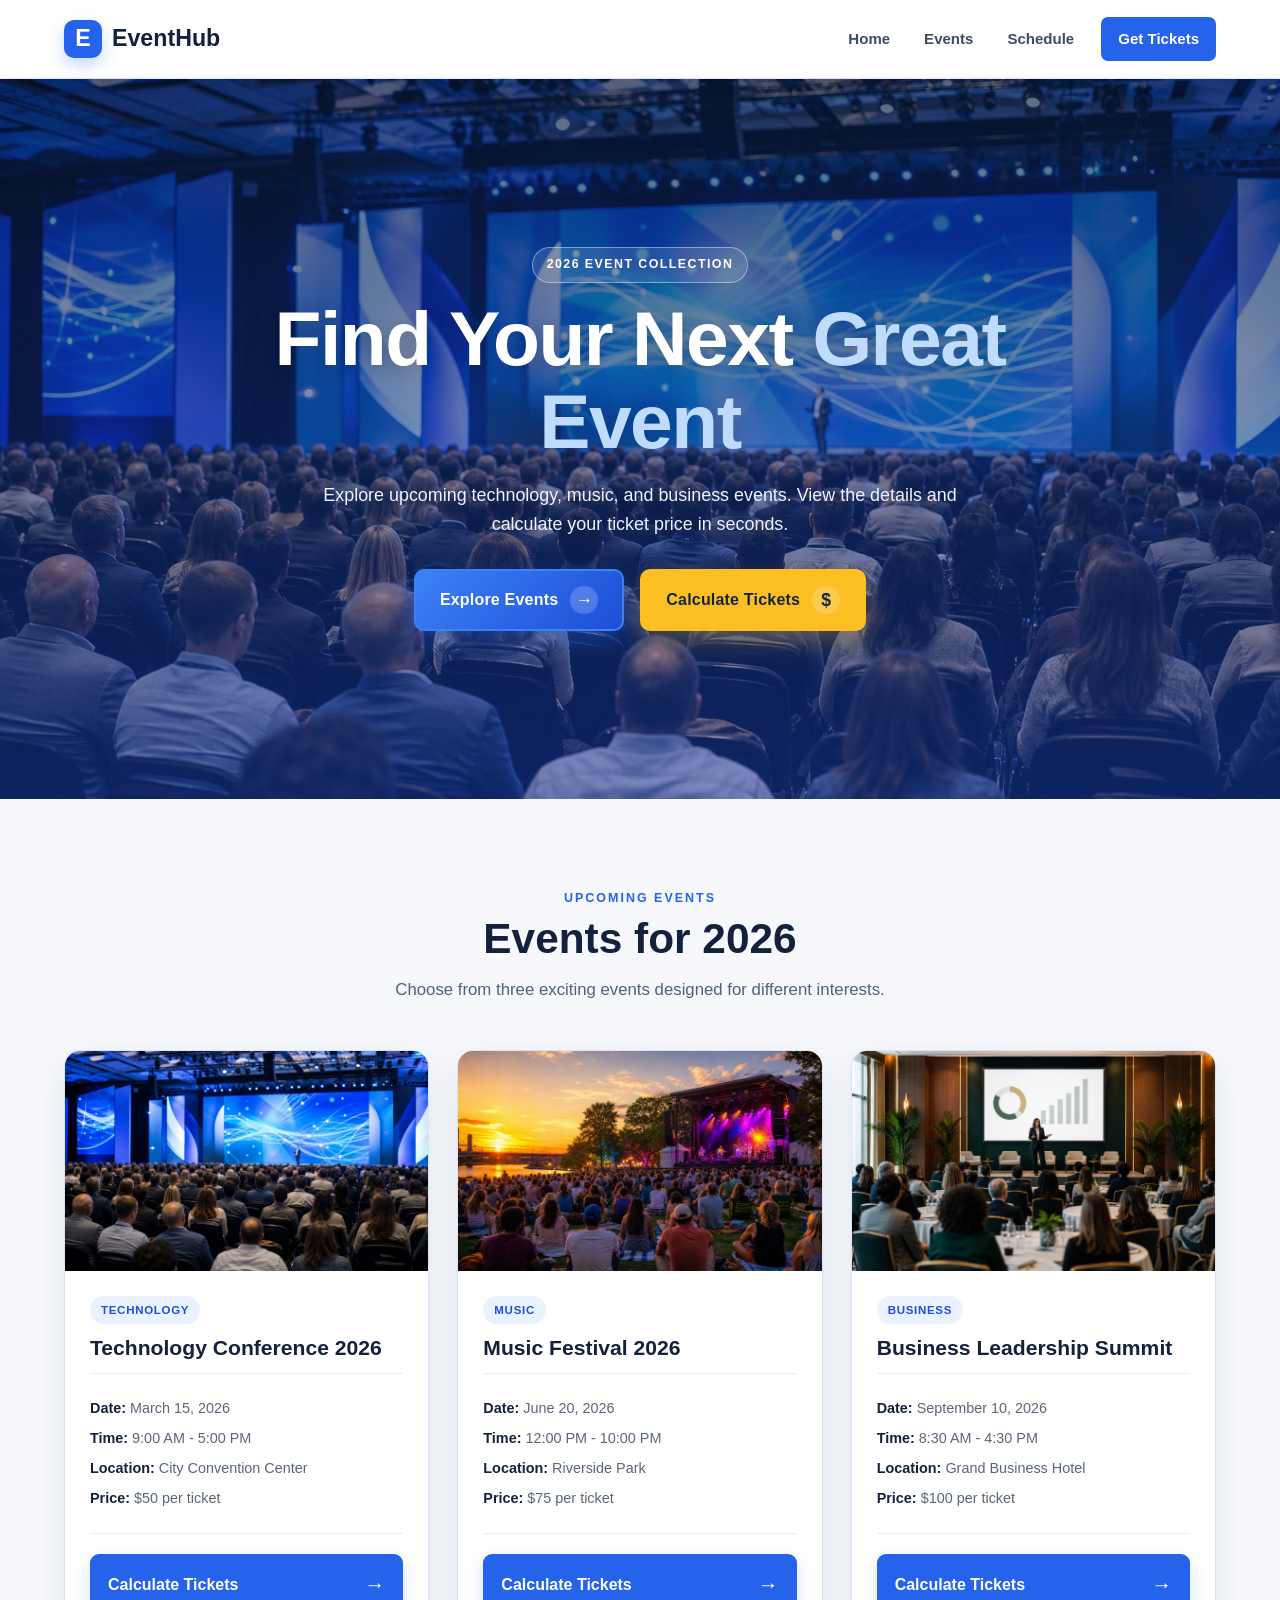
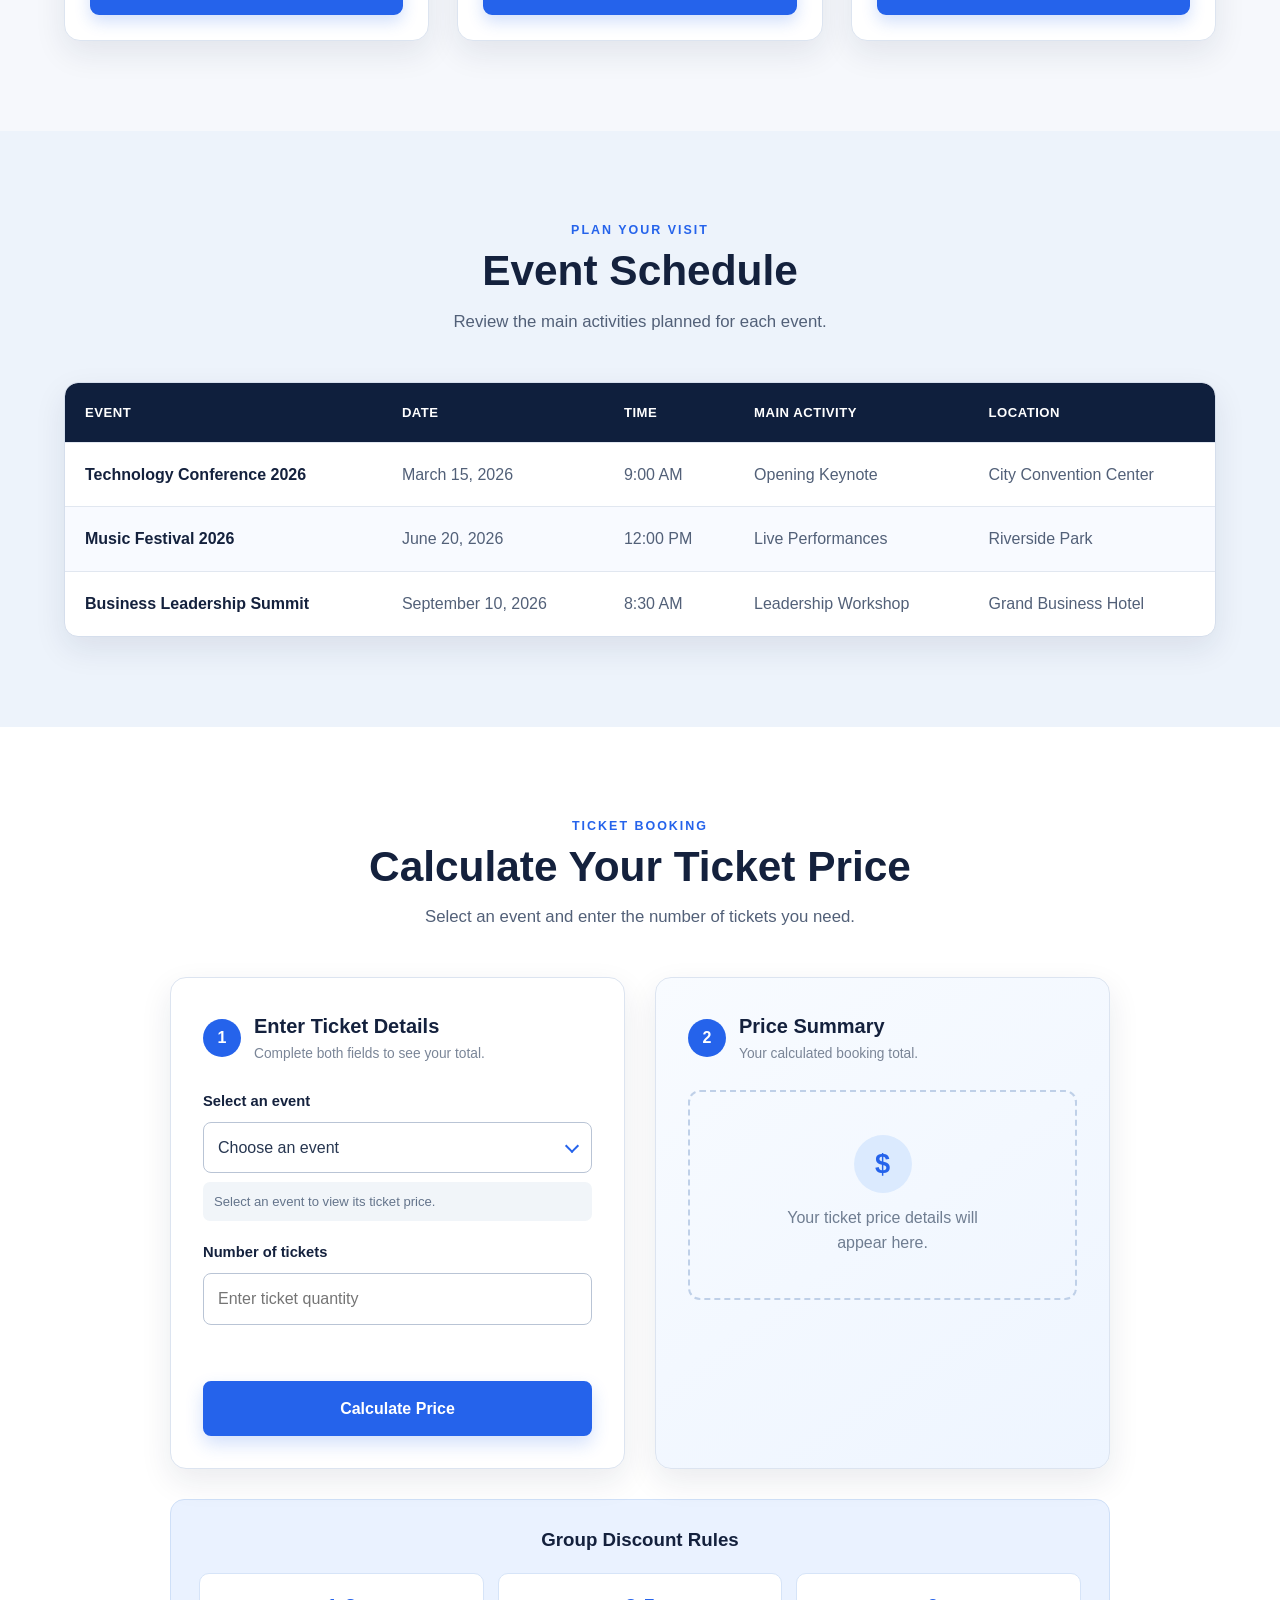
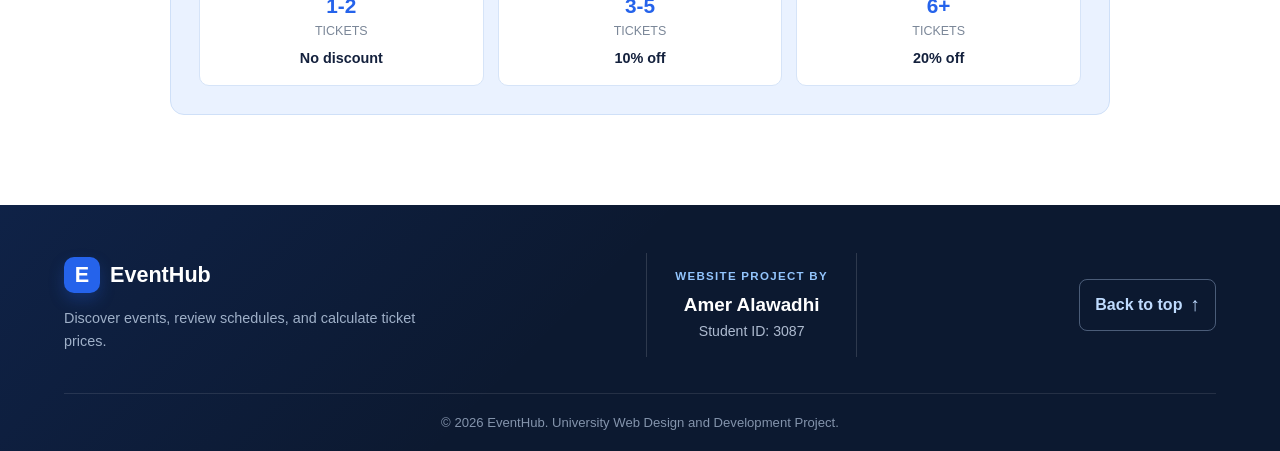
==== index.html @ 129eb528 "Move website to deployment root" ====
<!DOCTYPE html>
<html lang="en">
<head>
    <meta charset="UTF-8">
    <meta name="viewport" content="width=device-width, initial-scale=1.0">
    <meta name="description" content="View upcoming events, schedules, and calculate ticket prices.">
    <title>EventHub | Event Information Website</title>
    <link rel="stylesheet" href="style.css">
</head>
<body>
    <!-- Website header and navigation -->
    <header class="site-header">
        <div class="container header-content">
            <a class="logo" href="#home">
                <span class="logo-mark">E</span>
                <span>EventHub</span>
            </a>

            <nav aria-label="Main navigation">
                <ul class="nav-list">
                    <li><a href="#home">Home</a></li>
                    <li><a href="#events">Events</a></li>
                    <li><a href="#schedule">Schedule</a></li>
                    <li><a class="nav-button" href="#tickets">Get Tickets</a></li>
                </ul>
            </nav>
        </div>
    </header>

    <main>
        <!-- Introductory section -->
        <section class="hero" id="home">
            <div class="container hero-content">
                <p class="hero-badge">2026 Event Collection</p>
                <h1>Find Your Next <span>Great Event</span></h1>
                <p>
                    Explore upcoming technology, music, and business events.
                    View the details and calculate your ticket price in seconds.
                </p>
                <div class="hero-actions">
                    <a class="button hero-primary-button" href="#events">
                        Explore Events <span aria-hidden="true">&rarr;</span>
                    </a>
                    <a class="button button-secondary" href="#tickets">
                        Calculate Tickets <span aria-hidden="true">$</span>
                    </a>
                </div>
            </div>
        </section>

        <!-- Event cards section -->
        <section class="section" id="events">
            <div class="container">
                <div class="section-heading">
                    <p class="section-label">Upcoming Events</p>
                    <h2>Events for 2026</h2>
                    <p>Choose from three exciting events designed for different interests.</p>
                </div>

                <div class="event-grid">
                    <article class="event-card" data-event="technology" tabindex="0" role="link" aria-label="Calculate tickets for Technology Conference 2026">
                        <img
                            src="images/technology-conference.jpg"
                            alt="Audience watching a presentation at a modern technology conference"
                        >
                        <div class="event-card-content">
                            <span class="event-category">Technology</span>
                            <h3>Technology Conference 2026</h3>
                            <ul class="event-details">
                                <li><strong>Date:</strong> March 15, 2026</li>
                                <li><strong>Time:</strong> 9:00 AM - 5:00 PM</li>
                                <li><strong>Location:</strong> City Convention Center</li>
                                <li><strong>Price:</strong> $50 per ticket</li>
                            </ul>
                            <a class="card-link" href="#tickets" data-event="technology">
                                Calculate Tickets <span aria-hidden="true">&rarr;</span>
                            </a>
                        </div>
                    </article>

                    <article class="event-card" data-event="music" tabindex="0" role="link" aria-label="Calculate tickets for Music Festival 2026">
                        <img
                            src="images/music-festival.jpg"
                            alt="Crowd enjoying an outdoor music festival at sunset"
                        >
                        <div class="event-card-content">
                            <span class="event-category">Music</span>
                            <h3>Music Festival 2026</h3>
                            <ul class="event-details">
                                <li><strong>Date:</strong> June 20, 2026</li>
                                <li><strong>Time:</strong> 12:00 PM - 10:00 PM</li>
                                <li><strong>Location:</strong> Riverside Park</li>
                                <li><strong>Price:</strong> $75 per ticket</li>
                            </ul>
                            <a class="card-link" href="#tickets" data-event="music">
                                Calculate Tickets <span aria-hidden="true">&rarr;</span>
                            </a>
                        </div>
                    </article>

                    <article class="event-card" data-event="business" tabindex="0" role="link" aria-label="Calculate tickets for Business Leadership Summit">
                        <img
                            src="images/business-summit.jpg"
                            alt="Professional presenter speaking at a business leadership summit"
                        >
                        <div class="event-card-content">
                            <span class="event-category">Business</span>
                            <h3>Business Leadership Summit</h3>
                            <ul class="event-details">
                                <li><strong>Date:</strong> September 10, 2026</li>
                                <li><strong>Time:</strong> 8:30 AM - 4:30 PM</li>
                                <li><strong>Location:</strong> Grand Business Hotel</li>
                                <li><strong>Price:</strong> $100 per ticket</li>
                            </ul>
                            <a class="card-link" href="#tickets" data-event="business">
                                Calculate Tickets <span aria-hidden="true">&rarr;</span>
                            </a>
                        </div>
                    </article>
                </div>
            </div>
        </section>

        <!-- Event schedule table -->
        <section class="section schedule-section" id="schedule">
            <div class="container">
                <div class="section-heading">
                    <p class="section-label">Plan Your Visit</p>
                    <h2>Event Schedule</h2>
                    <p>Review the main activities planned for each event.</p>
                </div>

                <div class="table-wrapper">
                    <table>
                        <thead>
                            <tr>
                                <th>Event</th>
                                <th>Date</th>
                                <th>Time</th>
                                <th>Main Activity</th>
                                <th>Location</th>
                            </tr>
                        </thead>
                        <tbody>
                            <tr>
                                <td>Technology Conference 2026</td>
                                <td>March 15, 2026</td>
                                <td>9:00 AM</td>
                                <td>Opening Keynote</td>
                                <td>City Convention Center</td>
                            </tr>
                            <tr>
                                <td>Music Festival 2026</td>
                                <td>June 20, 2026</td>
                                <td>12:00 PM</td>
                                <td>Live Performances</td>
                                <td>Riverside Park</td>
                            </tr>
                            <tr>
                                <td>Business Leadership Summit</td>
                                <td>September 10, 2026</td>
                                <td>8:30 AM</td>
                                <td>Leadership Workshop</td>
                                <td>Grand Business Hotel</td>
                            </tr>
                        </tbody>
                    </table>
                </div>
            </div>
        </section>

        <!-- Ticket price calculator -->
        <section class="section" id="tickets">
            <div class="container">
                <div class="section-heading">
                    <p class="section-label">Ticket Booking</p>
                    <h2>Calculate Your Ticket Price</h2>
                    <p>Select an event and enter the number of tickets you need.</p>
                </div>

                <div class="ticket-layout">
                    <form class="ticket-form" id="ticket-form" novalidate>
                        <div class="form-heading">
                            <span>1</span>
                            <div>
                                <h3>Enter Ticket Details</h3>
                                <p>Complete both fields to see your total.</p>
                            </div>
                        </div>

                        <div class="form-group">
                            <label for="event-select">Select an event</label>
                            <div class="select-wrapper">
                                <select id="event-select" name="event">
                                    <option value="">Choose an event</option>
                                    <option value="technology">Technology - $50</option>
                                    <option value="music">Music Festival - $75</option>
                                    <option value="business">Business Summit - $100</option>
                                </select>
                            </div>
                            <p class="selected-price" id="selected-price">
                                Select an event to view its ticket price.
                            </p>
                        </div>

                        <div class="form-group">
                            <label for="ticket-quantity">Number of tickets</label>
                            <input
                                type="number"
                                id="ticket-quantity"
                                name="quantity"
                                min="1"
                                step="1"
                                placeholder="Enter ticket quantity"
                            >
                        </div>

                        <p class="error-message" id="error-message" role="alert"></p>
                        <button class="button calculate-button" type="submit">
                            Calculate Price
                        </button>
                    </form>

                    <div class="price-result" id="price-result" aria-live="polite">
                        <div class="form-heading">
                            <span>2</span>
                            <div>
                                <h3>Price Summary</h3>
                                <p>Your calculated booking total.</p>
                            </div>
                        </div>

                        <div class="result-placeholder" id="result-placeholder">
                            <span class="placeholder-icon" aria-hidden="true">$</span>
                            <p>Your ticket price details will appear here.</p>
                        </div>

                        <dl class="result-details" id="result-details" hidden>
                            <div>
                                <dt>Selected event</dt>
                                <dd id="result-event"></dd>
                            </div>
                            <div>
                                <dt>Ticket quantity</dt>
                                <dd id="result-quantity"></dd>
                            </div>
                            <div>
                                <dt>Original price</dt>
                                <dd id="result-original"></dd>
                            </div>
                            <div>
                                <dt>Discount amount</dt>
                                <dd id="result-discount"></dd>
                            </div>
                            <div class="total-row">
                                <dt>Final total price</dt>
                                <dd id="result-total"></dd>
                            </div>
                        </dl>
                    </div>
                </div>

                <div class="discount-info">
                    <h3>Group Discount Rules</h3>
                    <ul>
                        <li><strong>1-2</strong><span>Tickets</span><b>No discount</b></li>
                        <li><strong>3-5</strong><span>Tickets</span><b>10% off</b></li>
                        <li><strong>6+</strong><span>Tickets</span><b>20% off</b></li>
                    </ul>
                </div>
            </div>
        </section>
    </main>

    <!-- Website footer -->
    <footer class="site-footer">
        <div class="container footer-content">
            <div class="footer-brand">
                <a class="footer-logo" href="#home">
                    <span class="logo-mark">E</span>
                    <span>EventHub</span>
                </a>
                <p>Discover events, review schedules, and calculate ticket prices.</p>
            </div>

            <div class="student-credit">
                <span>Website Project By</span>
                <strong>Amer Alawadhi</strong>
                <p>Student ID: 3087</p>
            </div>

            <a class="back-to-top" href="#home">
                Back to top <span aria-hidden="true">&uarr;</span>
            </a>
        </div>

        <div class="container footer-bottom">
            <p>&copy; 2026 EventHub. University Web Design and Development Project.</p>
        </div>
    </footer>

    <script src="script.js"></script>
</body>
</html>
---- style.css ----
/* Color and spacing values used throughout the website */
:root {
    --primary-color: #2563eb;
    --primary-dark: #1d4ed8;
    --navy: #0f1f3d;
    --heading-color: #14213d;
    --text-color: #526078;
    --light-background: #f6f8fc;
    --light-blue: #eaf2ff;
    --border-color: #dce4f0;
    --white: #ffffff;
    --shadow: 0 12px 32px rgba(20, 33, 61, 0.09);
}

/* Basic page setup */
* {
    box-sizing: border-box;
}

html {
    scroll-behavior: smooth;
    scroll-padding-top: 88px;
}

body {
    margin: 0;
    color: var(--text-color);
    background-color: var(--light-background);
    font-family: Arial, Helvetica, sans-serif;
    line-height: 1.6;
}

img {
    display: block;
    max-width: 100%;
}

a {
    color: inherit;
}

[hidden] {
    display: none !important;
}

.container {
    width: min(1160px, 90%);
    margin: 0 auto;
}

.section {
    padding: 90px 0;
}

.section-heading {
    max-width: 680px;
    margin: 0 auto 46px;
    text-align: center;
}

.section-heading h2 {
    margin: 5px 0 12px;
    color: var(--heading-color);
    font-size: clamp(2rem, 4vw, 2.65rem);
    line-height: 1.2;
}

.section-heading p:last-child {
    margin: 0;
    color: var(--text-color);
    font-size: 1.05rem;
}

.section-label {
    margin: 0;
    color: var(--primary-color);
    font-size: 0.78rem;
    font-weight: bold;
    letter-spacing: 2px;
    text-transform: uppercase;
}

/* Header and navigation use Flexbox */
.site-header {
    position: sticky;
    top: 0;
    z-index: 10;
    border-bottom: 1px solid rgba(220, 228, 240, 0.9);
    background-color: rgba(255, 255, 255, 0.96);
    box-shadow: 0 4px 18px rgba(20, 33, 61, 0.05);
}

.header-content {
    display: flex;
    align-items: center;
    justify-content: space-between;
    min-height: 78px;
}

.logo {
    display: flex;
    align-items: center;
    gap: 10px;
    color: var(--heading-color);
    font-size: 1.45rem;
    font-weight: bold;
    text-decoration: none;
}

.logo-mark {
    display: grid;
    place-items: center;
    width: 38px;
    height: 38px;
    border-radius: 10px;
    color: var(--white);
    background-color: var(--primary-color);
    box-shadow: 0 7px 15px rgba(37, 99, 235, 0.25);
}

.nav-list {
    display: flex;
    align-items: center;
    gap: 8px;
    margin: 0;
    padding: 0;
    list-style: none;
}

.nav-list a {
    display: block;
    padding: 9px 13px;
    border-radius: 7px;
    color: #3f4c63;
    font-size: 0.94rem;
    font-weight: bold;
    text-decoration: none;
    transition: color 0.2s ease, background-color 0.2s ease;
}

.nav-list a:hover,
.nav-list a:focus {
    color: var(--primary-color);
    background-color: var(--light-blue);
}

.nav-list .nav-button {
    margin-left: 6px;
    padding: 10px 17px;
    color: var(--white);
    background-color: var(--primary-color);
}

.nav-list .nav-button:hover,
.nav-list .nav-button:focus {
    color: var(--white);
    background-color: var(--primary-dark);
}

/* Hero section */
.hero {
    display: flex;
    align-items: center;
    min-height: 580px;
    height: 80vh;
    padding: 70px 0;
    color: var(--white);
    background:
        linear-gradient(rgba(9, 25, 54, 0.64), rgba(29, 78, 216, 0.44)),
        url("images/technology-conference.jpg") center / cover no-repeat;
    text-align: center;
}

.hero-content {
    max-width: 820px;
}

.hero-badge {
    display: inline-block;
    margin: 0 0 14px;
    padding: 7px 14px;
    border: 1px solid rgba(255, 255, 255, 0.4);
    border-radius: 30px;
    background-color: rgba(255, 255, 255, 0.12);
    font-size: 0.78rem;
    font-weight: bold;
    letter-spacing: 1.4px;
    text-transform: uppercase;
}

.hero h1 {
    max-width: 760px;
    margin: 0 auto 18px;
    font-size: clamp(2.7rem, 6vw, 4.8rem);
    line-height: 1.08;
    letter-spacing: -1.5px;
    text-shadow: 0 4px 18px rgba(0, 0, 0, 0.18);
}

.hero h1 span {
    color: #bfdbfe;
}

.hero > .hero-content > p:not(.hero-badge) {
    max-width: 670px;
    margin: 0 auto 30px;
    color: #edf4ff;
    font-size: 1.12rem;
}

.hero-actions {
    display: flex;
    flex-wrap: wrap;
    justify-content: center;
    gap: 16px;
}

.button {
    display: inline-block;
    padding: 13px 25px;
    border: 2px solid var(--primary-color);
    border-radius: 8px;
    color: var(--white);
    background-color: var(--primary-color);
    box-shadow: 0 8px 18px rgba(37, 99, 235, 0.2);
    font: inherit;
    font-weight: bold;
    text-decoration: none;
    cursor: pointer;
    transition: background-color 0.2s ease, border-color 0.2s ease, transform 0.2s ease;
}

.button:hover,
.button:focus {
    border-color: var(--primary-dark);
    background-color: var(--primary-dark);
    transform: translateY(-2px);
}

.button-secondary {
    border-color: #fbbf24;
    color: #17233b;
    background-color: #fbbf24;
    box-shadow: 0 10px 24px rgba(251, 191, 36, 0.28);
}

.button-secondary:hover,
.button-secondary:focus {
    border-color: #f59e0b;
    color: #17233b;
    background-color: #f59e0b;
}

.hero-actions .button {
    display: flex;
    align-items: center;
    justify-content: center;
    gap: 12px;
    min-width: 205px;
    padding: 15px 24px;
    border-radius: 10px;
    font-size: 1rem;
    letter-spacing: 0.2px;
}

.hero-actions .button span {
    display: grid;
    place-items: center;
    width: 28px;
    height: 28px;
    border-radius: 50%;
    background-color: rgba(255, 255, 255, 0.2);
    font-size: 1.1rem;
    transition: transform 0.2s ease;
}

.hero-actions .button:hover span,
.hero-actions .button:focus span {
    transform: translateX(3px);
}

.hero-actions .button-secondary:hover span,
.hero-actions .button-secondary:focus span {
    transform: scale(1.08);
}

.hero-primary-button {
    border-color: #3b82f6;
    background: linear-gradient(135deg, #3b82f6, #1d4ed8);
    box-shadow: 0 10px 24px rgba(37, 99, 235, 0.38);
}

.hero-primary-button:hover,
.hero-primary-button:focus {
    border-color: #60a5fa;
    background: linear-gradient(135deg, #2563eb, #1e40af);
}

/* Event cards use CSS Grid */
.event-grid {
    display: grid;
    grid-template-columns: repeat(3, 1fr);
    gap: 28px;
}

.event-card {
    display: flex;
    overflow: hidden;
    flex-direction: column;
    border: 1px solid var(--border-color);
    border-radius: 16px;
    background-color: var(--white);
    box-shadow: var(--shadow);
    cursor: pointer;
    transition: transform 0.25s ease, box-shadow 0.25s ease;
}

.event-card:hover,
.event-card:focus {
    outline: none;
    transform: translateY(-7px);
    box-shadow: 0 20px 42px rgba(20, 33, 61, 0.14);
}

.event-card:focus-visible {
    box-shadow: 0 0 0 4px #bfdbfe, 0 20px 42px rgba(20, 33, 61, 0.14);
}

.event-card img {
    width: 100%;
    height: 220px;
    object-fit: cover;
    transition: transform 0.3s ease;
}

.event-card:hover img {
    transform: scale(1.025);
}

.event-card-content {
    display: flex;
    flex: 1;
    flex-direction: column;
    padding: 25px;
}

.event-category {
    align-self: flex-start;
    margin-bottom: 10px;
    padding: 5px 11px;
    border-radius: 20px;
    color: var(--primary-dark);
    background-color: var(--light-blue);
    font-size: 0.72rem;
    font-weight: bold;
    letter-spacing: 0.7px;
    text-transform: uppercase;
}

.event-card h3 {
    margin: 0 0 10px;
    color: var(--heading-color);
    font-size: 1.32rem;
    line-height: 1.35;
}

.event-details {
    margin: auto 0 20px;
    padding: 16px 0;
    border-top: 1px solid #e8edf5;
    border-bottom: 1px solid #e8edf5;
    list-style: none;
}

.event-details li {
    margin: 7px 0;
    color: #5b6679;
    font-size: 0.9rem;
}

.event-details strong {
    color: var(--heading-color);
}

.card-link {
    display: flex;
    align-items: center;
    justify-content: space-between;
    padding: 12px 16px;
    border: 2px solid var(--primary-color);
    border-radius: 9px;
    color: var(--white);
    background-color: var(--primary-color);
    box-shadow: 0 7px 16px rgba(37, 99, 235, 0.2);
    font-weight: bold;
    text-decoration: none;
    transition: background-color 0.2s ease, border-color 0.2s ease, transform 0.2s ease;
}

.card-link span {
    font-size: 1.3rem;
    transition: transform 0.2s ease;
}

.card-link:hover,
.card-link:focus {
    border-color: var(--primary-dark);
    background-color: var(--primary-dark);
    transform: translateY(-2px);
}

.card-link:hover span,
.card-link:focus span {
    transform: translateX(4px);
}

/* Schedule table */
.schedule-section {
    background-color: #edf3fb;
}

.table-wrapper {
    overflow-x: auto;
    border: 1px solid #d5deec;
    border-radius: 14px;
    background-color: var(--white);
    box-shadow: var(--shadow);
}

table {
    width: 100%;
    border-collapse: collapse;
    text-align: left;
}

th,
td {
    padding: 19px 20px;
    border-bottom: 1px solid #e1e7f0;
}

th {
    color: var(--white);
    background-color: var(--navy);
    font-size: 0.82rem;
    letter-spacing: 0.5px;
    text-transform: uppercase;
}

th:first-child {
    border-top-left-radius: 13px;
}

th:last-child {
    border-top-right-radius: 13px;
}

td:first-child {
    color: var(--heading-color);
    font-weight: bold;
}

tbody tr:last-child td {
    border-bottom: 0;
}

tbody tr:nth-child(even) {
    background-color: #f8faff;
}

tbody tr:hover {
    background-color: var(--light-blue);
}

/* Ticket form and result use CSS Grid */
#tickets {
    background-color: var(--white);
}

.ticket-layout {
    display: grid;
    grid-template-columns: 1fr 1fr;
    gap: 30px;
    max-width: 940px;
    margin: 0 auto;
}

.ticket-form,
.price-result {
    min-width: 0;
    padding: 32px;
    border: 1px solid var(--border-color);
    border-radius: 16px;
    background-color: var(--white);
    box-shadow: var(--shadow);
}

.price-result {
    background: linear-gradient(145deg, #f8fbff, #eef5ff);
}

.price-result.calculated {
    border-color: #93c5fd;
}

.form-heading {
    display: flex;
    align-items: center;
    gap: 13px;
    min-width: 0;
    margin-bottom: 25px;
}

.form-heading div {
    min-width: 0;
}

.form-heading > span {
    display: grid;
    flex: 0 0 38px;
    place-items: center;
    width: 38px;
    height: 38px;
    border-radius: 50%;
    color: var(--white);
    background-color: var(--primary-color);
    font-weight: bold;
}

.form-heading h3 {
    margin: 0;
    color: var(--heading-color);
    font-size: 1.25rem;
}

.form-heading p {
    margin: 1px 0 0;
    color: #7a8597;
    font-size: 0.86rem;
}

.form-group {
    min-width: 0;
    margin-bottom: 20px;
}

.form-group label {
    display: block;
    margin-bottom: 8px;
    color: var(--heading-color);
    font-size: 0.92rem;
    font-weight: bold;
}

.form-group select,
.form-group input {
    display: block;
    max-width: 100%;
    width: 100%;
    min-height: 49px;
    padding: 12px 14px;
    border: 1px solid #b9c4d5;
    border-radius: 8px;
    color: #273650;
    background-color: var(--white);
    font: inherit;
    transition: border-color 0.2s ease, box-shadow 0.2s ease;
}

.select-wrapper {
    position: relative;
    min-width: 0;
}

.select-wrapper::after {
    position: absolute;
    top: 50%;
    right: 15px;
    width: 8px;
    height: 8px;
    border-right: 2px solid var(--primary-color);
    border-bottom: 2px solid var(--primary-color);
    content: "";
    pointer-events: none;
    transform: translateY(-70%) rotate(45deg);
}

.select-wrapper select {
    padding-right: 42px;
    appearance: none;
    cursor: pointer;
}

.selected-price {
    margin: 9px 0 0;
    padding: 9px 11px;
    border-radius: 7px;
    color: #64748b;
    background-color: #f1f5f9;
    font-size: 0.82rem;
}

.selected-price.has-price {
    color: #1d4ed8;
    background-color: #eaf2ff;
    font-weight: bold;
}

.form-group select:hover,
.form-group input:hover {
    border-color: #8493aa;
}

.form-group select:focus,
.form-group input:focus {
    outline: none;
    border-color: var(--primary-color);
    box-shadow: 0 0 0 3px #dbeafe;
}

.error-message {
    min-height: 24px;
    margin: 0 0 12px;
    color: #b91c1c;
    font-size: 0.9rem;
    font-weight: bold;
}

.calculate-button {
    width: 100%;
}

.result-placeholder {
    display: flex;
    align-items: center;
    justify-content: center;
    flex-direction: column;
    min-height: 210px;
    padding: 25px;
    border: 2px dashed #bfd0e8;
    border-radius: 12px;
    color: #6f7d91;
    text-align: center;
}

.result-placeholder p {
    max-width: 230px;
    margin: 12px 0 0;
}

.placeholder-icon {
    display: grid;
    place-items: center;
    width: 58px;
    height: 58px;
    border-radius: 50%;
    color: var(--primary-color);
    background-color: #dbeafe;
    font-size: 1.7rem;
    font-weight: bold;
}

.result-details {
    margin: 0;
}

.result-details div {
    display: flex;
    justify-content: space-between;
    gap: 20px;
    padding: 12px 0;
    border-bottom: 1px solid #dce5f2;
}

.result-details dt {
    color: #5f6d82;
    font-weight: bold;
}

.result-details dd {
    margin: 0;
    color: var(--heading-color);
    font-weight: bold;
    text-align: right;
}

.result-details .total-row {
    margin-top: 14px;
    padding: 17px;
    border: 0;
    border-radius: 9px;
    color: var(--white);
    background-color: var(--navy);
    font-size: 1.08rem;
}

.result-details .total-row dt,
.result-details .total-row dd {
    color: var(--white);
}

.discount-info {
    max-width: 940px;
    margin: 30px auto 0;
    padding: 25px 28px 28px;
    border: 1px solid #cfe0f8;
    border-radius: 14px;
    background-color: var(--light-blue);
}

.discount-info h3 {
    margin: 0 0 18px;
    color: var(--heading-color);
    text-align: center;
}

.discount-info ul {
    display: grid;
    grid-template-columns: repeat(3, 1fr);
    gap: 14px;
    margin: 0;
    padding: 0;
    list-style: none;
}

.discount-info li {
    display: flex;
    align-items: center;
    flex-direction: column;
    padding: 15px 10px;
    border: 1px solid #d6e4f8;
    border-radius: 10px;
    background-color: var(--white);
    text-align: center;
}

.discount-info strong {
    color: var(--primary-color);
    font-size: 1.3rem;
}

.discount-info span {
    color: #7b8798;
    font-size: 0.78rem;
    text-transform: uppercase;
}

.discount-info b {
    margin-top: 5px;
    color: var(--heading-color);
    font-size: 0.9rem;
}

/* Footer uses Flexbox */
.site-footer {
    padding: 48px 0 0;
    color: #cbd8eb;
    background:
        linear-gradient(135deg, rgba(37, 99, 235, 0.12), transparent 45%),
        #0c1930;
}

.footer-content {
    display: flex;
    align-items: center;
    justify-content: space-between;
    gap: 40px;
    padding-bottom: 36px;
}

.footer-brand {
    max-width: 360px;
}

.footer-logo {
    display: flex;
    align-items: center;
    gap: 10px;
    width: fit-content;
    color: var(--white);
    font-size: 1.35rem;
    font-weight: bold;
    text-decoration: none;
}

.footer-logo .logo-mark {
    width: 36px;
    height: 36px;
}

.footer-brand p {
    margin: 14px 0 0;
    color: #9fb0c8;
    font-size: 0.9rem;
}

.student-credit {
    padding: 14px 28px;
    border-right: 1px solid rgba(255, 255, 255, 0.14);
    border-left: 1px solid rgba(255, 255, 255, 0.14);
    text-align: center;
}

.student-credit span,
.student-credit strong {
    display: block;
}

.student-credit span {
    color: #93c5fd;
    font-size: 0.72rem;
    font-weight: bold;
    letter-spacing: 1.3px;
    text-transform: uppercase;
}

.student-credit strong {
    margin-top: 4px;
    color: var(--white);
    font-size: 1.18rem;
}

.student-credit p {
    margin: 0;
    color: #aebbd0;
    font-size: 0.88rem;
}

.back-to-top {
    display: flex;
    align-items: center;
    gap: 8px;
    padding: 10px 15px;
    border: 1px solid rgba(191, 219, 254, 0.35);
    border-radius: 8px;
    color: #bfdbfe;
    font-weight: bold;
    text-decoration: none;
    transition: color 0.2s ease, background-color 0.2s ease;
}

.back-to-top span {
    font-size: 1.2rem;
}

.back-to-top:hover,
.back-to-top:focus {
    color: var(--white);
    background-color: rgba(255, 255, 255, 0.08);
}

.footer-bottom {
    padding: 18px 0;
    border-top: 1px solid rgba(255, 255, 255, 0.1);
    color: #8494ac;
    font-size: 0.82rem;
    text-align: center;
}

.footer-bottom p {
    margin: 0;
}

/* Tablet layout */
@media (max-width: 900px) {
    .event-grid {
        grid-template-columns: repeat(2, 1fr);
    }

    .event-card:last-child {
        grid-column: 1 / -1;
        max-width: 550px;
        margin: 0 auto;
    }
}

/* Mobile layout */
@media (max-width: 700px) {
    html {
        scroll-padding-top: 125px;
    }

    .section {
        padding: 65px 0;
    }

    .header-content {
        flex-direction: column;
        gap: 9px;
        padding: 11px 0;
    }

    .logo-mark {
        width: 34px;
        height: 34px;
    }

    .nav-list {
        flex-wrap: wrap;
        justify-content: center;
        gap: 3px;
    }

    .nav-list a {
        padding: 7px 9px;
        font-size: 0.86rem;
    }

    .nav-list .nav-button {
        margin-left: 0;
        padding: 7px 10px;
    }

    .hero {
        min-height: 600px;
        height: 80vh;
        padding: 55px 0;
    }

    .event-grid,
    .ticket-layout,
    .discount-info ul {
        grid-template-columns: 1fr;
    }

    .event-card:last-child {
        grid-column: auto;
        max-width: none;
    }

    th,
    td {
        min-width: 155px;
        padding: 15px;
    }

    .ticket-form,
    .price-result {
        padding: 24px;
    }

    .footer-content {
        flex-direction: column;
        gap: 26px;
        text-align: center;
    }

    .footer-logo {
        margin: 0 auto;
    }

    .student-credit {
        width: 100%;
        max-width: 340px;
        padding: 18px;
        border-top: 1px solid rgba(255, 255, 255, 0.14);
        border-right: 0;
        border-bottom: 1px solid rgba(255, 255, 255, 0.14);
        border-left: 0;
    }
}

@media (max-width: 420px) {
    .hero h1 {
        font-size: 2.5rem;
    }

    .hero-actions {
        align-items: stretch;
        flex-direction: column;
    }

    #tickets .container {
        width: 94%;
    }

    #tickets .section-heading {
        margin-bottom: 32px;
    }

    #tickets .section-heading h2 {
        font-size: 2rem;
    }

    .ticket-form,
    .price-result {
        padding: 22px 18px;
    }

    .form-heading {
        align-items: flex-start;
        gap: 11px;
    }

    .form-heading > span {
        flex-basis: 34px;
        width: 34px;
        height: 34px;
    }

    .form-heading h3 {
        font-size: 1.12rem;
    }

    .form-group select,
    .form-group input {
        min-height: 52px;
        padding-right: 38px;
        padding-left: 10px;
        font-size: 16px;
    }

    .selected-price {
        font-size: 0.78rem;
    }

    .result-details div {
        flex-direction: column;
        gap: 4px;
    }

    .result-details dd {
        text-align: left;
    }
}
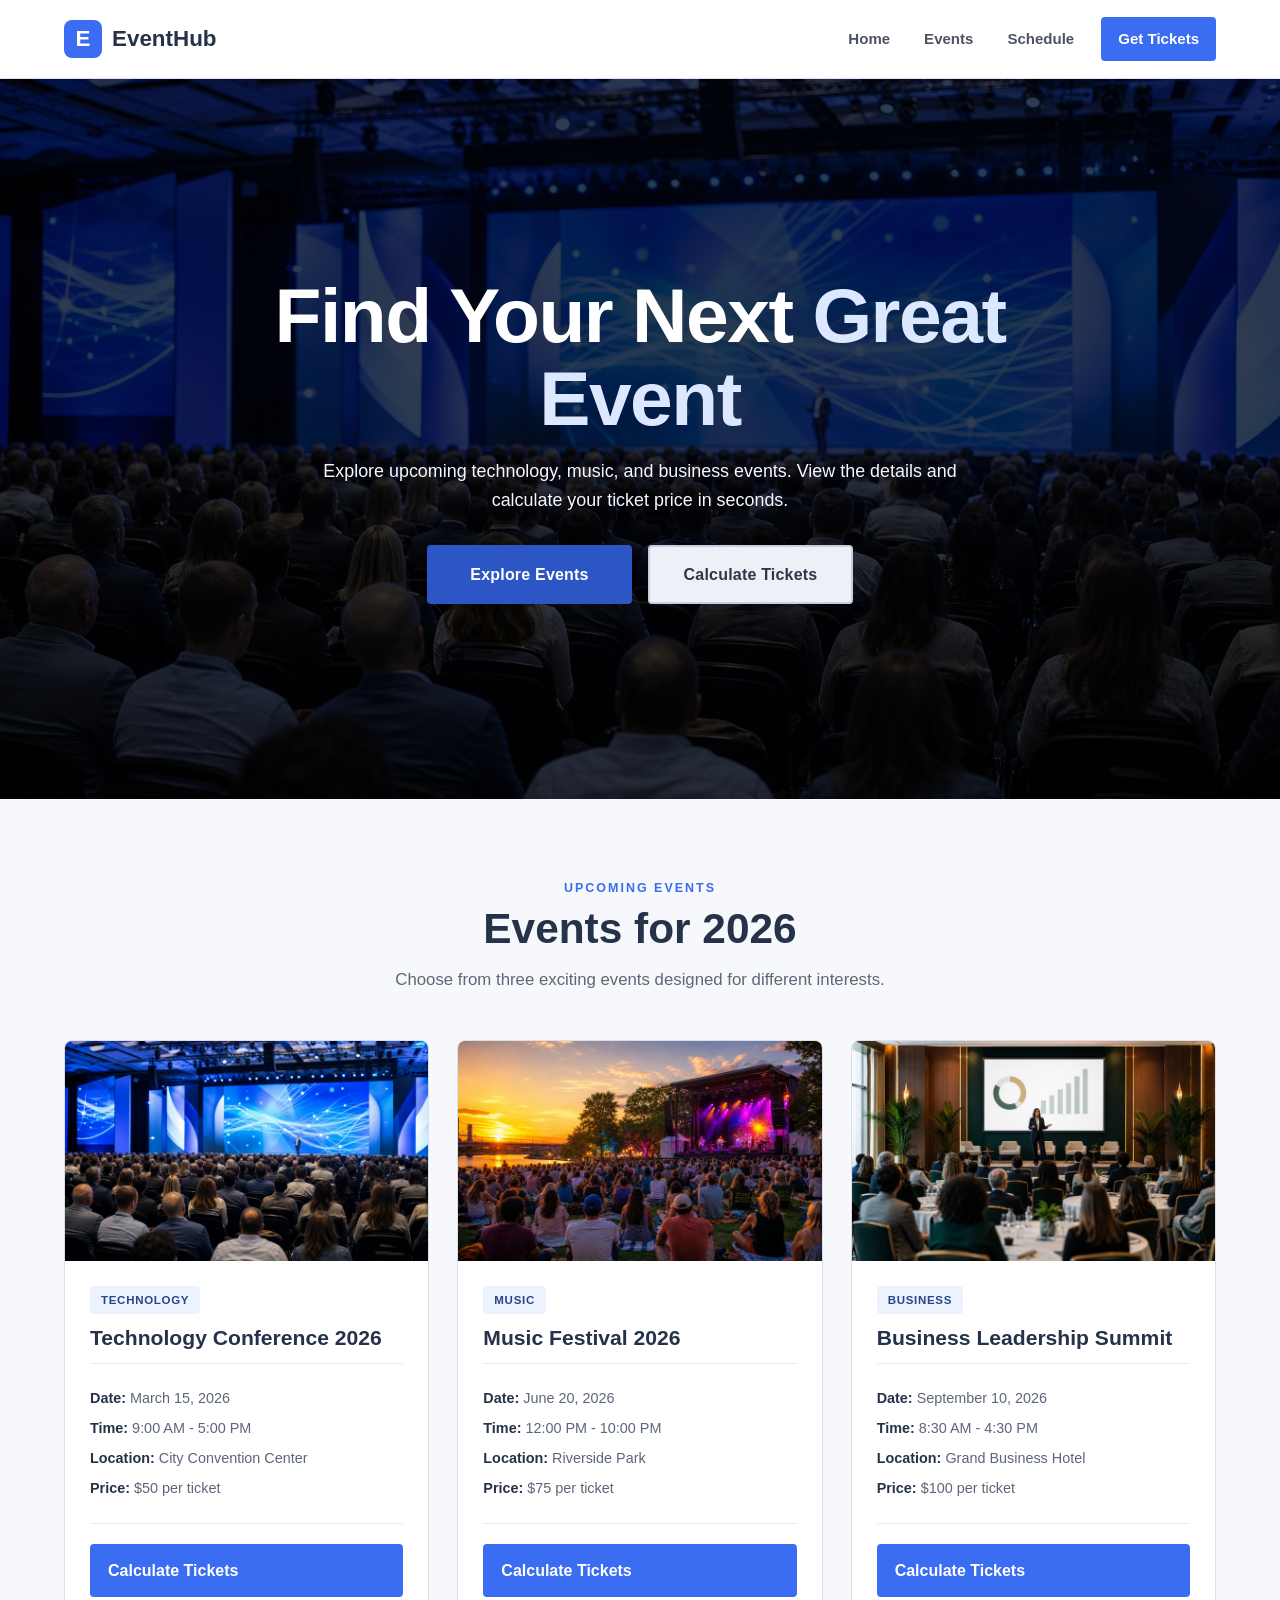
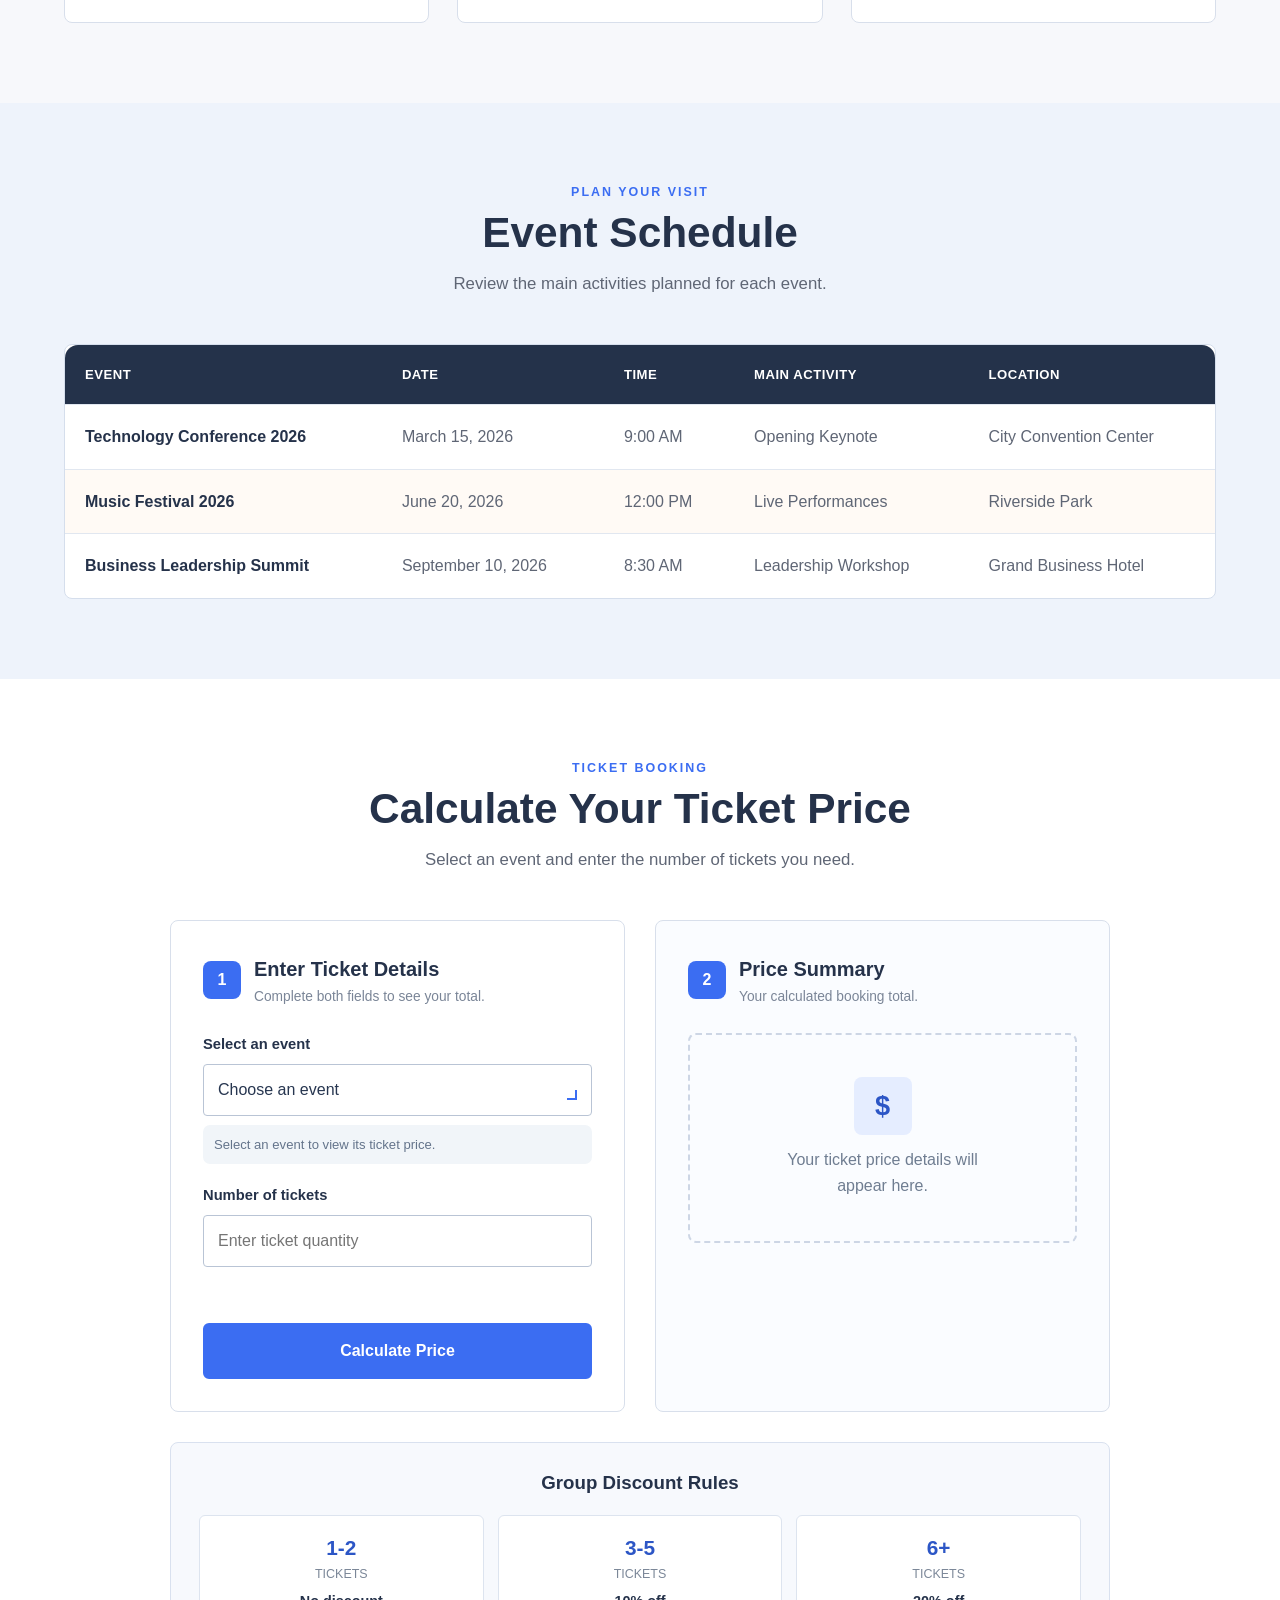
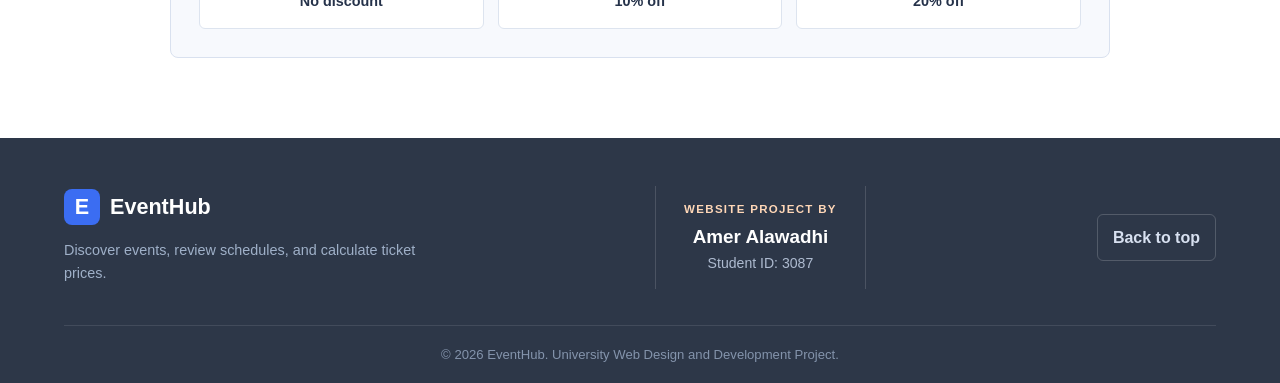
==== commit 9ed2e008: "simplify event hub design" ====
--- a/index.html
+++ b/index.html
@@ -31,7 +31,6 @@
         <!-- Introductory section -->
         <section class="hero" id="home">
             <div class="container hero-content">
-                <p class="hero-badge">2026 Event Collection</p>
                 <h1>Find Your Next <span>Great Event</span></h1>
                 <p>
                     Explore upcoming technology, music, and business events.
@@ -39,10 +38,10 @@
                 </p>
                 <div class="hero-actions">
                     <a class="button hero-primary-button" href="#events">
-                        Explore Events <span aria-hidden="true">&rarr;</span>
+                        Explore Events
                     </a>
                     <a class="button button-secondary" href="#tickets">
-                        Calculate Tickets <span aria-hidden="true">$</span>
+                        Calculate Tickets
                     </a>
                 </div>
             </div>
@@ -73,7 +72,7 @@
                                 <li><strong>Price:</strong> $50 per ticket</li>
                             </ul>
                             <a class="card-link" href="#tickets" data-event="technology">
-                                Calculate Tickets <span aria-hidden="true">&rarr;</span>
+                                Calculate Tickets
                             </a>
                         </div>
                     </article>
@@ -93,7 +92,7 @@
                                 <li><strong>Price:</strong> $75 per ticket</li>
                             </ul>
                             <a class="card-link" href="#tickets" data-event="music">
-                                Calculate Tickets <span aria-hidden="true">&rarr;</span>
+                                Calculate Tickets
                             </a>
                         </div>
                     </article>
@@ -113,7 +112,7 @@
                                 <li><strong>Price:</strong> $100 per ticket</li>
                             </ul>
                             <a class="card-link" href="#tickets" data-event="business">
-                                Calculate Tickets <span aria-hidden="true">&rarr;</span>
+                                Calculate Tickets
                             </a>
                         </div>
                     </article>
@@ -290,7 +289,7 @@
             </div>
 
             <a class="back-to-top" href="#home">
-                Back to top <span aria-hidden="true">&uarr;</span>
+                Back to top
             </a>
         </div>
 
--- a/style.css
+++ b/style.css
@@ -1,15 +1,15 @@
 /* Color and spacing values used throughout the website */
 :root {
-    --primary-color: #2563eb;
-    --primary-dark: #1d4ed8;
-    --navy: #0f1f3d;
-    --heading-color: #14213d;
-    --text-color: #526078;
-    --light-background: #f6f8fc;
-    --light-blue: #eaf2ff;
-    --border-color: #dce4f0;
+    --primary-color: #3b6df2;
+    --primary-dark: #2c56c6;
+    --navy: #24324a;
+    --heading-color: #25324a;
+    --text-color: #5f6675;
+    --light-background: #f7f8fb;
+    --light-blue: #eaf0ff;
+    --border-color: #d8dfeb;
     --white: #ffffff;
-    --shadow: 0 12px 32px rgba(20, 33, 61, 0.09);
+    --shadow: none;
 }
 
 /* Basic page setup */
@@ -18,7 +18,7 @@
 }
 
 html {
-    scroll-behavior: smooth;
+    scroll-behavior: auto;
     scroll-padding-top: 88px;
 }
 
@@ -28,6 +28,7 @@
     background-color: var(--light-background);
     font-family: Arial, Helvetica, sans-serif;
     line-height: 1.6;
+    overflow-x: hidden;
 }
 
 img {
@@ -37,6 +38,14 @@
 
 a {
     color: inherit;
+    -webkit-tap-highlight-color: transparent;
+}
+
+button,
+input,
+select,
+textarea {
+    -webkit-tap-highlight-color: transparent;
 }
 
 [hidden] {
@@ -49,7 +58,7 @@
 }
 
 .section {
-    padding: 90px 0;
+    padding: 80px 0;
 }
 
 .section-heading {
@@ -85,9 +94,8 @@
     position: sticky;
     top: 0;
     z-index: 10;
-    border-bottom: 1px solid rgba(220, 228, 240, 0.9);
-    background-color: rgba(255, 255, 255, 0.96);
-    box-shadow: 0 4px 18px rgba(20, 33, 61, 0.05);
+    border-bottom: 1px solid #dde3ee;
+    background-color: #ffffff;
 }
 
 .header-content {
@@ -102,7 +110,7 @@
     align-items: center;
     gap: 10px;
     color: var(--heading-color);
-    font-size: 1.45rem;
+    font-size: 1.4rem;
     font-weight: bold;
     text-decoration: none;
 }
@@ -112,10 +120,9 @@
     place-items: center;
     width: 38px;
     height: 38px;
-    border-radius: 10px;
-    color: var(--white);
-    background-color: var(--primary-color);
-    box-shadow: 0 7px 15px rgba(37, 99, 235, 0.25);
+    border-radius: 8px;
+    color: var(--white);
+    background: var(--primary-color);
 }
 
 .nav-list {
@@ -130,31 +137,18 @@
 .nav-list a {
     display: block;
     padding: 9px 13px;
-    border-radius: 7px;
-    color: #3f4c63;
+    border-radius: 4px;
+    color: #4d5362;
     font-size: 0.94rem;
     font-weight: bold;
     text-decoration: none;
-    transition: color 0.2s ease, background-color 0.2s ease;
-}
-
-.nav-list a:hover,
-.nav-list a:focus {
-    color: var(--primary-color);
-    background-color: var(--light-blue);
 }
 
 .nav-list .nav-button {
     margin-left: 6px;
     padding: 10px 17px;
     color: var(--white);
-    background-color: var(--primary-color);
-}
-
-.nav-list .nav-button:hover,
-.nav-list .nav-button:focus {
-    color: var(--white);
-    background-color: var(--primary-dark);
+    background: var(--primary-color);
 }
 
 /* Hero section */
@@ -165,27 +159,13 @@
     height: 80vh;
     padding: 70px 0;
     color: var(--white);
-    background:
-        linear-gradient(rgba(9, 25, 54, 0.64), rgba(29, 78, 216, 0.44)),
-        url("images/technology-conference.jpg") center / cover no-repeat;
+    background: #2f3b51 url("images/technology-conference.jpg") center / cover no-repeat;
+    background-blend-mode: multiply;
     text-align: center;
 }
 
 .hero-content {
     max-width: 820px;
-}
-
-.hero-badge {
-    display: inline-block;
-    margin: 0 0 14px;
-    padding: 7px 14px;
-    border: 1px solid rgba(255, 255, 255, 0.4);
-    border-radius: 30px;
-    background-color: rgba(255, 255, 255, 0.12);
-    font-size: 0.78rem;
-    font-weight: bold;
-    letter-spacing: 1.4px;
-    text-transform: uppercase;
 }
 
 .hero h1 {
@@ -194,17 +174,16 @@
     font-size: clamp(2.7rem, 6vw, 4.8rem);
     line-height: 1.08;
     letter-spacing: -1.5px;
-    text-shadow: 0 4px 18px rgba(0, 0, 0, 0.18);
 }
 
 .hero h1 span {
-    color: #bfdbfe;
-}
-
-.hero > .hero-content > p:not(.hero-badge) {
+    color: #dce8ff;
+}
+
+.hero > .hero-content > p {
     max-width: 670px;
     margin: 0 auto 30px;
-    color: #edf4ff;
+    color: #f4f7ff;
     font-size: 1.12rem;
 }
 
@@ -219,81 +198,35 @@
     display: inline-block;
     padding: 13px 25px;
     border: 2px solid var(--primary-color);
-    border-radius: 8px;
-    color: var(--white);
-    background-color: var(--primary-color);
-    box-shadow: 0 8px 18px rgba(37, 99, 235, 0.2);
+    border-radius: 6px;
+    color: var(--white);
+    background: var(--primary-color);
     font: inherit;
     font-weight: bold;
     text-decoration: none;
     cursor: pointer;
-    transition: background-color 0.2s ease, border-color 0.2s ease, transform 0.2s ease;
-}
-
-.button:hover,
-.button:focus {
-    border-color: var(--primary-dark);
-    background-color: var(--primary-dark);
-    transform: translateY(-2px);
 }
 
 .button-secondary {
-    border-color: #fbbf24;
-    color: #17233b;
-    background-color: #fbbf24;
-    box-shadow: 0 10px 24px rgba(251, 191, 36, 0.28);
-}
-
-.button-secondary:hover,
-.button-secondary:focus {
-    border-color: #f59e0b;
-    color: #17233b;
-    background-color: #f59e0b;
+    border-color: #c5cfdf;
+    color: #2d3748;
+    background: #edf1f7;
 }
 
 .hero-actions .button {
     display: flex;
     align-items: center;
     justify-content: center;
-    gap: 12px;
     min-width: 205px;
     padding: 15px 24px;
-    border-radius: 10px;
+    border-radius: 4px;
     font-size: 1rem;
     letter-spacing: 0.2px;
 }
 
-.hero-actions .button span {
-    display: grid;
-    place-items: center;
-    width: 28px;
-    height: 28px;
-    border-radius: 50%;
-    background-color: rgba(255, 255, 255, 0.2);
-    font-size: 1.1rem;
-    transition: transform 0.2s ease;
-}
-
-.hero-actions .button:hover span,
-.hero-actions .button:focus span {
-    transform: translateX(3px);
-}
-
-.hero-actions .button-secondary:hover span,
-.hero-actions .button-secondary:focus span {
-    transform: scale(1.08);
-}
-
 .hero-primary-button {
-    border-color: #3b82f6;
-    background: linear-gradient(135deg, #3b82f6, #1d4ed8);
-    box-shadow: 0 10px 24px rgba(37, 99, 235, 0.38);
-}
-
-.hero-primary-button:hover,
-.hero-primary-button:focus {
-    border-color: #60a5fa;
-    background: linear-gradient(135deg, #2563eb, #1e40af);
+    border-color: var(--primary-dark);
+    background: var(--primary-dark);
 }
 
 /* Event cards use CSS Grid */
@@ -308,33 +241,14 @@
     overflow: hidden;
     flex-direction: column;
     border: 1px solid var(--border-color);
-    border-radius: 16px;
+    border-radius: 8px;
     background-color: var(--white);
-    box-shadow: var(--shadow);
-    cursor: pointer;
-    transition: transform 0.25s ease, box-shadow 0.25s ease;
-}
-
-.event-card:hover,
-.event-card:focus {
-    outline: none;
-    transform: translateY(-7px);
-    box-shadow: 0 20px 42px rgba(20, 33, 61, 0.14);
-}
-
-.event-card:focus-visible {
-    box-shadow: 0 0 0 4px #bfdbfe, 0 20px 42px rgba(20, 33, 61, 0.14);
 }
 
 .event-card img {
     width: 100%;
     height: 220px;
     object-fit: cover;
-    transition: transform 0.3s ease;
-}
-
-.event-card:hover img {
-    transform: scale(1.025);
 }
 
 .event-card-content {
@@ -348,9 +262,9 @@
     align-self: flex-start;
     margin-bottom: 10px;
     padding: 5px 11px;
-    border-radius: 20px;
-    color: var(--primary-dark);
-    background-color: var(--light-blue);
+    border-radius: 4px;
+    color: #29458a;
+    background-color: #edf2ff;
     font-size: 0.72rem;
     font-weight: bold;
     letter-spacing: 0.7px;
@@ -388,43 +302,23 @@
     justify-content: space-between;
     padding: 12px 16px;
     border: 2px solid var(--primary-color);
-    border-radius: 9px;
-    color: var(--white);
-    background-color: var(--primary-color);
-    box-shadow: 0 7px 16px rgba(37, 99, 235, 0.2);
+    border-radius: 4px;
+    color: var(--white);
+    background: var(--primary-color);
     font-weight: bold;
     text-decoration: none;
-    transition: background-color 0.2s ease, border-color 0.2s ease, transform 0.2s ease;
-}
-
-.card-link span {
-    font-size: 1.3rem;
-    transition: transform 0.2s ease;
-}
-
-.card-link:hover,
-.card-link:focus {
-    border-color: var(--primary-dark);
-    background-color: var(--primary-dark);
-    transform: translateY(-2px);
-}
-
-.card-link:hover span,
-.card-link:focus span {
-    transform: translateX(4px);
 }
 
 /* Schedule table */
 .schedule-section {
-    background-color: #edf3fb;
+    background-color: #eef3fb;
 }
 
 .table-wrapper {
     overflow-x: auto;
     border: 1px solid #d5deec;
-    border-radius: 14px;
+    border-radius: 8px;
     background-color: var(--white);
-    box-shadow: var(--shadow);
 }
 
 table {
@@ -441,7 +335,7 @@
 
 th {
     color: var(--white);
-    background-color: var(--navy);
+    background: var(--navy);
     font-size: 0.82rem;
     letter-spacing: 0.5px;
     text-transform: uppercase;
@@ -465,16 +359,12 @@
 }
 
 tbody tr:nth-child(even) {
-    background-color: #f8faff;
-}
-
-tbody tr:hover {
-    background-color: var(--light-blue);
+    background-color: #fffaf5;
 }
 
 /* Ticket form and result use CSS Grid */
 #tickets {
-    background-color: var(--white);
+    background: var(--white);
 }
 
 .ticket-layout {
@@ -490,17 +380,16 @@
     min-width: 0;
     padding: 32px;
     border: 1px solid var(--border-color);
-    border-radius: 16px;
+    border-radius: 8px;
     background-color: var(--white);
-    box-shadow: var(--shadow);
 }
 
 .price-result {
-    background: linear-gradient(145deg, #f8fbff, #eef5ff);
+    background: #fafcff;
 }
 
 .price-result.calculated {
-    border-color: #93c5fd;
+    border-color: #ffba8f;
 }
 
 .form-heading {
@@ -521,9 +410,9 @@
     place-items: center;
     width: 38px;
     height: 38px;
-    border-radius: 50%;
-    color: var(--white);
-    background-color: var(--primary-color);
+    border-radius: 8px;
+    color: var(--white);
+    background: var(--primary-color);
     font-weight: bold;
 }
 
@@ -560,11 +449,10 @@
     min-height: 49px;
     padding: 12px 14px;
     border: 1px solid #b9c4d5;
-    border-radius: 8px;
+    border-radius: 4px;
     color: #273650;
     background-color: var(--white);
     font: inherit;
-    transition: border-color 0.2s ease, box-shadow 0.2s ease;
 }
 
 .select-wrapper {
@@ -582,7 +470,6 @@
     border-bottom: 2px solid var(--primary-color);
     content: "";
     pointer-events: none;
-    transform: translateY(-70%) rotate(45deg);
 }
 
 .select-wrapper select {
@@ -601,21 +488,9 @@
 }
 
 .selected-price.has-price {
-    color: #1d4ed8;
+    color: #c84e31;
     background-color: #eaf2ff;
     font-weight: bold;
-}
-
-.form-group select:hover,
-.form-group input:hover {
-    border-color: #8493aa;
-}
-
-.form-group select:focus,
-.form-group input:focus {
-    outline: none;
-    border-color: var(--primary-color);
-    box-shadow: 0 0 0 3px #dbeafe;
 }
 
 .error-message {
@@ -637,8 +512,8 @@
     flex-direction: column;
     min-height: 210px;
     padding: 25px;
-    border: 2px dashed #bfd0e8;
-    border-radius: 12px;
+    border: 2px dashed #cdd6e5;
+    border-radius: 8px;
     color: #6f7d91;
     text-align: center;
 }
@@ -653,9 +528,9 @@
     place-items: center;
     width: 58px;
     height: 58px;
-    border-radius: 50%;
-    color: var(--primary-color);
-    background-color: #dbeafe;
+    border-radius: 8px;
+    color: var(--primary-dark);
+    background-color: #e5edff;
     font-size: 1.7rem;
     font-weight: bold;
 }
@@ -688,9 +563,9 @@
     margin-top: 14px;
     padding: 17px;
     border: 0;
-    border-radius: 9px;
-    color: var(--white);
-    background-color: var(--navy);
+    border-radius: 6px;
+    color: var(--white);
+    background: var(--navy);
     font-size: 1.08rem;
 }
 
@@ -703,9 +578,9 @@
     max-width: 940px;
     margin: 30px auto 0;
     padding: 25px 28px 28px;
-    border: 1px solid #cfe0f8;
-    border-radius: 14px;
-    background-color: var(--light-blue);
+    border: 1px solid #d9e1ef;
+    border-radius: 8px;
+    background-color: #f7f9fd;
 }
 
 .discount-info h3 {
@@ -728,14 +603,14 @@
     align-items: center;
     flex-direction: column;
     padding: 15px 10px;
-    border: 1px solid #d6e4f8;
-    border-radius: 10px;
+    border: 1px solid #dde4ef;
+    border-radius: 6px;
     background-color: var(--white);
     text-align: center;
 }
 
 .discount-info strong {
-    color: var(--primary-color);
+    color: var(--primary-dark);
     font-size: 1.3rem;
 }
 
@@ -755,9 +630,7 @@
 .site-footer {
     padding: 48px 0 0;
     color: #cbd8eb;
-    background:
-        linear-gradient(135deg, rgba(37, 99, 235, 0.12), transparent 45%),
-        #0c1930;
+    background: #2d3748;
 }
 
 .footer-content {
@@ -807,7 +680,7 @@
 }
 
 .student-credit span {
-    color: #93c5fd;
+    color: #ffd7b7;
     font-size: 0.72rem;
     font-weight: bold;
     letter-spacing: 1.3px;
@@ -831,22 +704,11 @@
     align-items: center;
     gap: 8px;
     padding: 10px 15px;
-    border: 1px solid rgba(191, 219, 254, 0.35);
-    border-radius: 8px;
-    color: #bfdbfe;
+    border: 1px solid rgba(255, 255, 255, 0.18);
+    border-radius: 6px;
+    color: #d7e0f0;
     font-weight: bold;
     text-decoration: none;
-    transition: color 0.2s ease, background-color 0.2s ease;
-}
-
-.back-to-top span {
-    font-size: 1.2rem;
-}
-
-.back-to-top:hover,
-.back-to-top:focus {
-    color: var(--white);
-    background-color: rgba(255, 255, 255, 0.08);
 }
 
 .footer-bottom {
